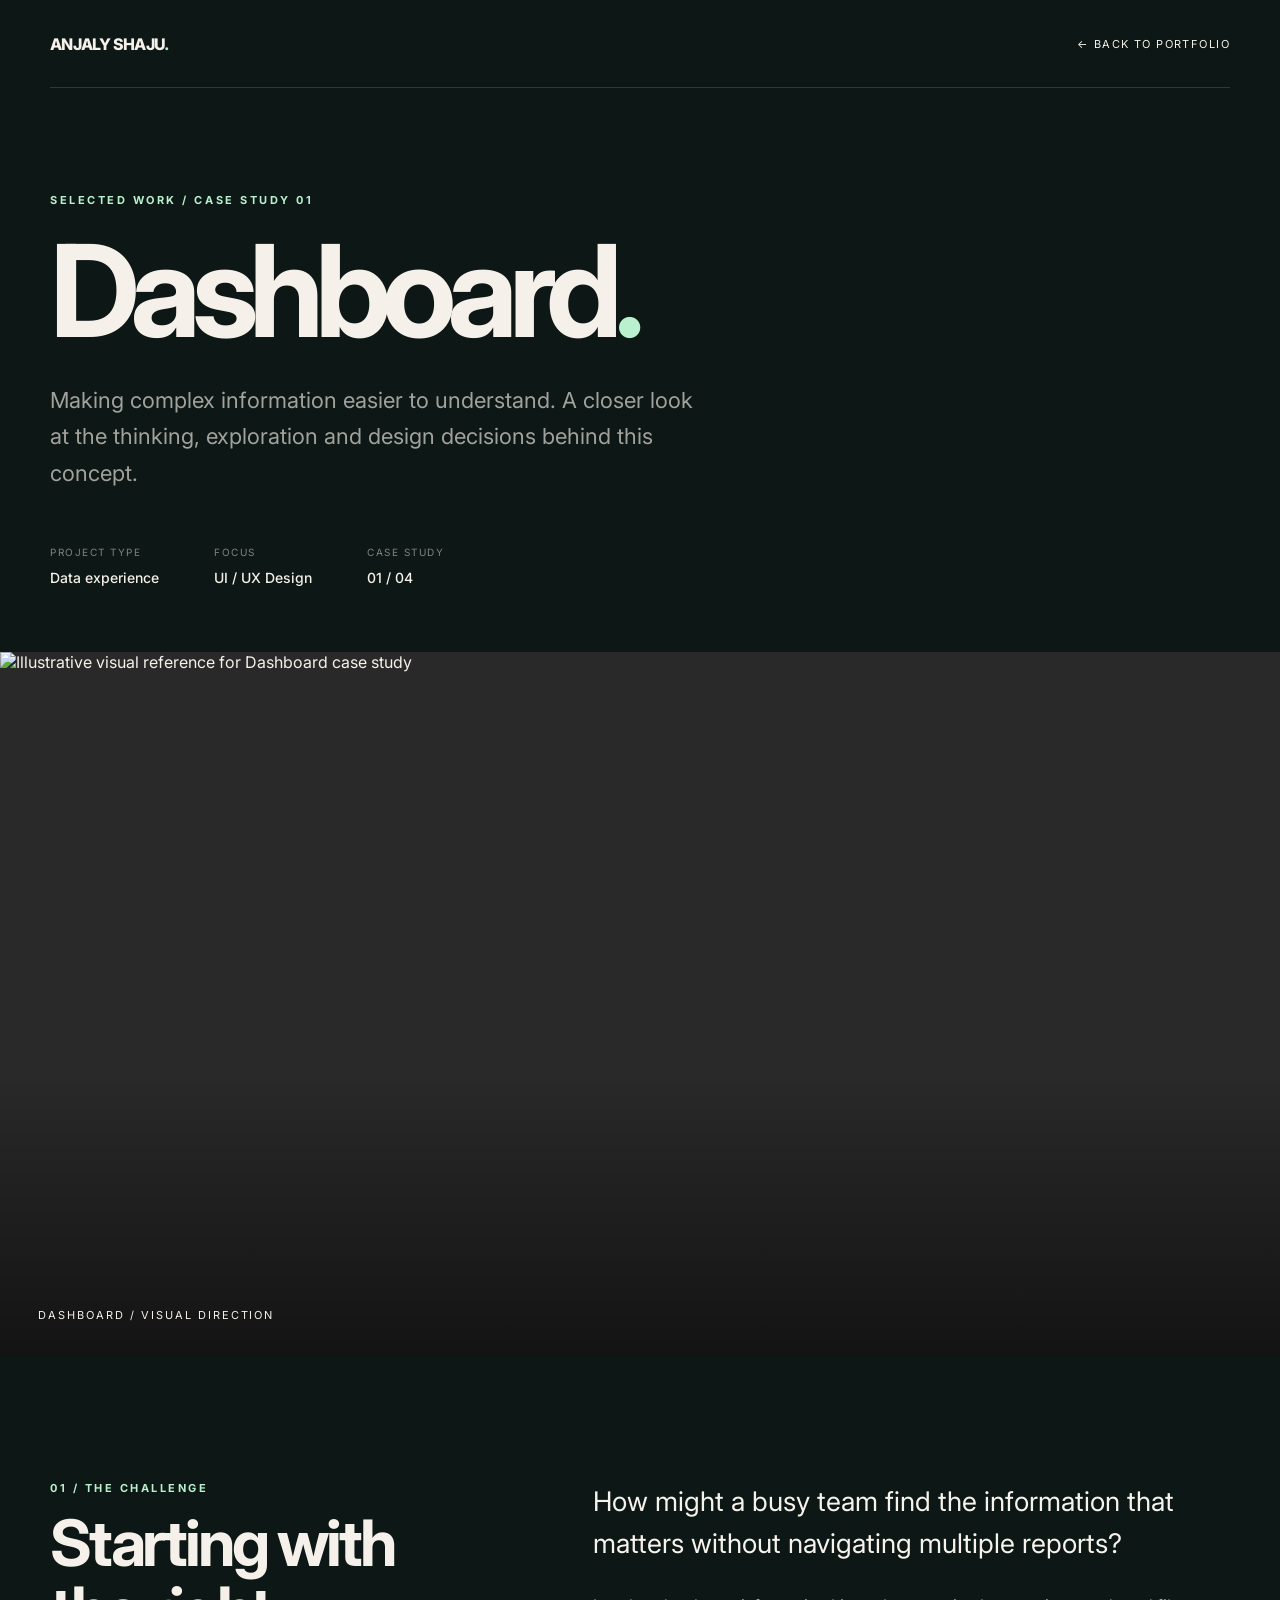
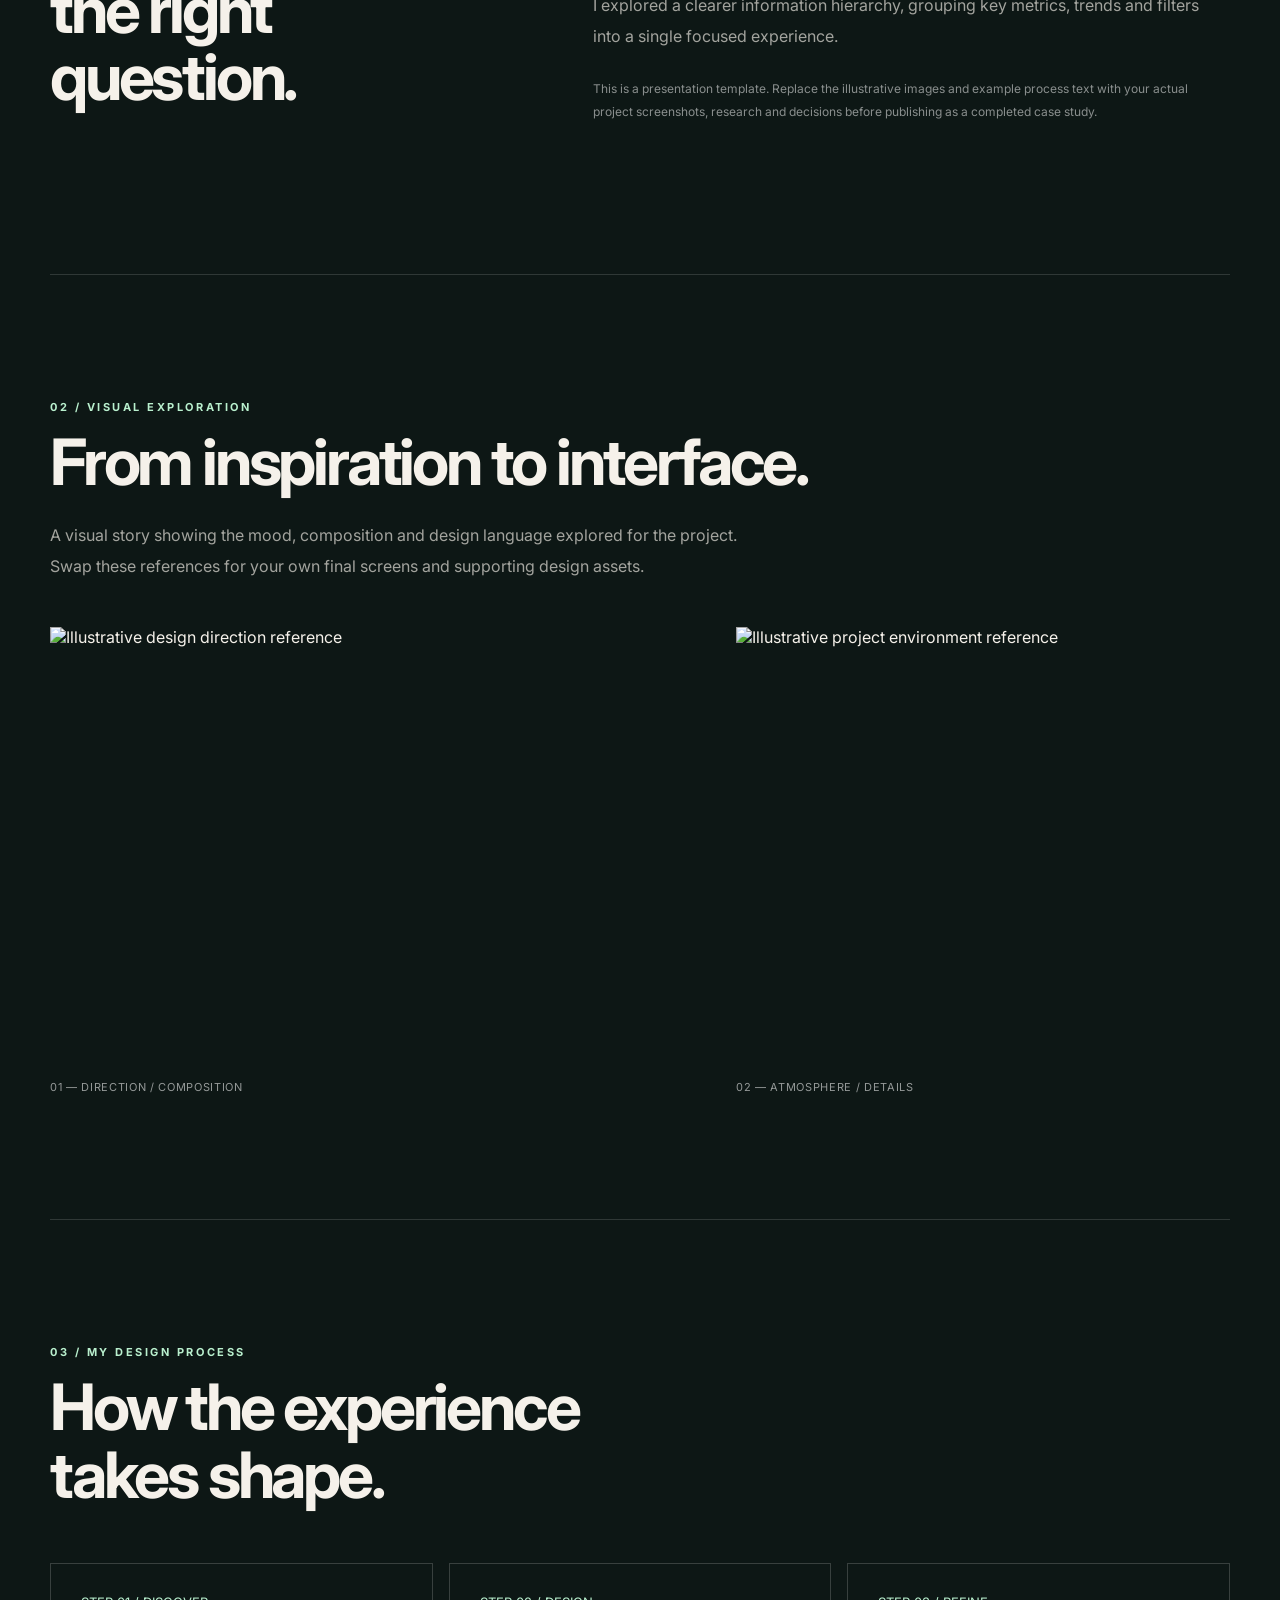
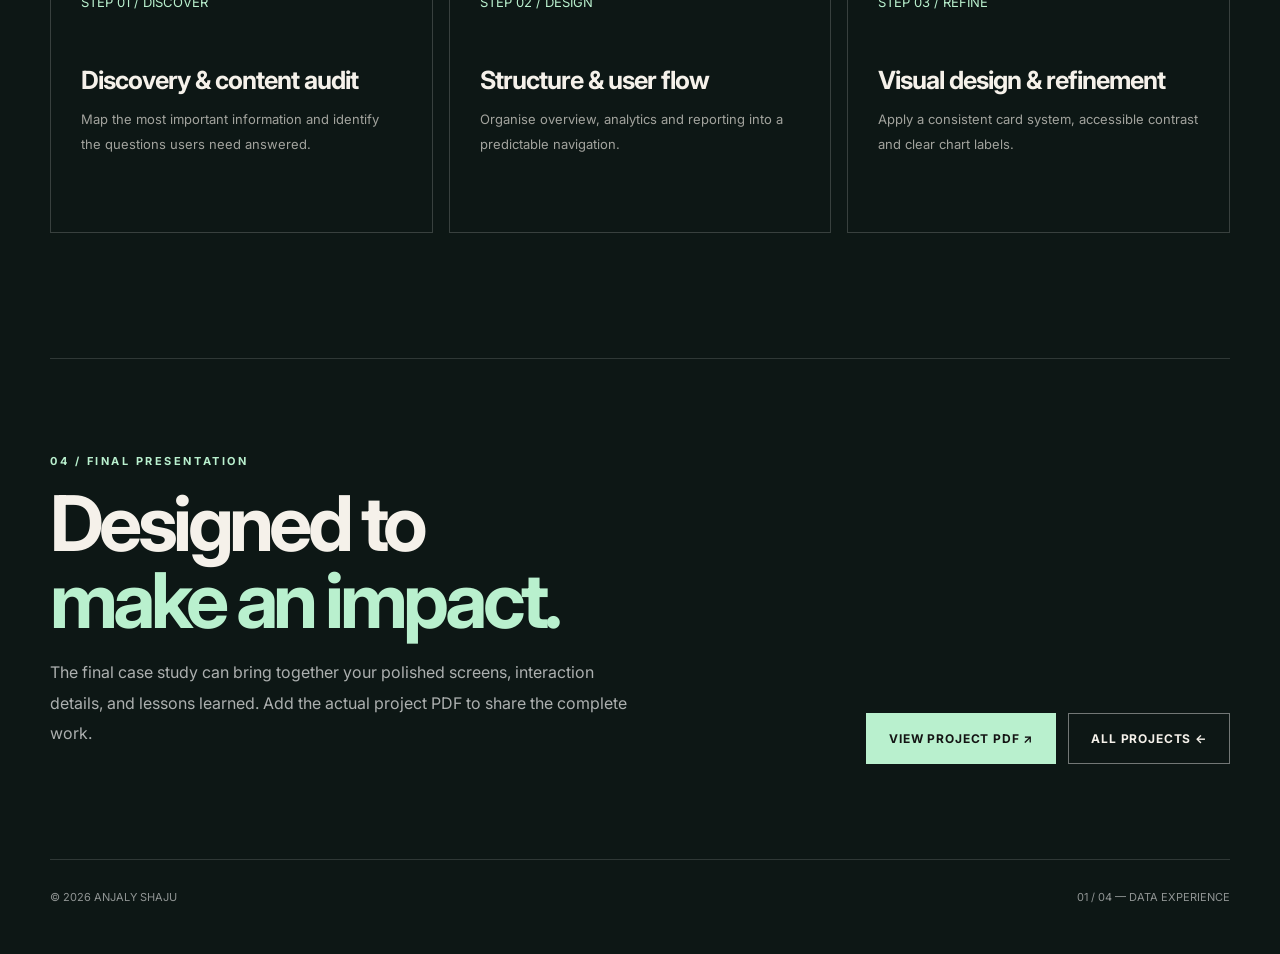
==== project-01-dashboard.html @ 46b4c270 "Add files via upload" ====
<!doctype html><html lang="en"><head><meta charset="utf-8"><meta name="viewport" content="width=device-width,initial-scale=1"><title>Dashboard | Design Case Study — Anjaly Shaju</title><meta name="description" content="Dashboard design case study — concept, approach and visual exploration."><link rel="preconnect" href="https://fonts.googleapis.com"><link rel="preconnect" href="https://fonts.gstatic.com" crossorigin><link href="https://fonts.googleapis.com/css2?family=Inter:wght@400;500;600;700;800&display=swap" rel="stylesheet"><style>:root{--accent:#b9f0ce;--bg:#0d1715}*{box-sizing:border-box}html{scroll-behavior:smooth}body{margin:0;background:var(--bg);color:#f5f1ea;font-family:Inter,Arial,sans-serif}a{color:inherit;text-decoration:none}img{display:block;width:100%;height:100%;object-fit:cover}.container{width:min(1180px,calc(100% - 48px));margin:auto}.nav{height:88px;display:flex;align-items:center;justify-content:space-between;border-bottom:1px solid #ffffff24}.logo{font-weight:800;letter-spacing:-.04em}.back{font-size:11px;letter-spacing:.13em}.back:hover,.action:hover{color:var(--accent)}.kicker{color:var(--accent);font-size:11px;font-weight:700;letter-spacing:.23em;text-transform:uppercase}.hero{padding:105px 0 65px}.hero h1{font-size:clamp(60px,10vw,145px);line-height:.93;letter-spacing:-.075em;margin:24px 0 32px;max-width:1000px}.hero p{max-width:650px;color:#e7e3ddae;font-size:clamp(16px,2vw,22px);line-height:1.65}.meta{display:flex;flex-wrap:wrap;gap:55px;margin-top:55px}.meta span{display:block;font-size:10px;letter-spacing:.15em;color:#ffffff77;margin-bottom:9px}.meta b{font-size:14px;font-weight:500}.cover{position:relative;overflow:hidden;height:clamp(380px,55vw,720px);background:#292929}.cover img{transition:transform 1.4s cubic-bezier(.2,.8,.2,1)}.cover:hover img{transform:scale(1.055)}.cover:after{content:'';position:absolute;inset:0;background:linear-gradient(transparent 60%,#0008)}.cover-label{position:absolute;z-index:1;bottom:34px;left:38px;font-size:11px;letter-spacing:.18em}.section{padding:125px 0;border-bottom:1px solid #ffffff24}.split{display:grid;grid-template-columns:.8fr 1.2fr;gap:10%}.section h2{font-size:clamp(39px,5vw,72px);line-height:1.05;letter-spacing:-.05em;margin:14px 0 0}.section p{color:#dedbd4b7;line-height:1.95;font-size:16px;margin:0 0 25px}.section .lead{font-size:clamp(19px,2.3vw,27px);color:#f6f3ec;line-height:1.55}.image-grid{display:grid;grid-template-columns:1.15fr .85fr;gap:18px;margin-top:45px}.image-grid figure{margin:0}.image-grid img{height:clamp(280px,35vw,440px)}figcaption{font-size:11px;color:#ffffff8f;letter-spacing:.06em;margin-top:13px}.steps{display:grid;grid-template-columns:repeat(3,1fr);gap:16px;margin-top:55px}.step{border:1px solid #ffffff2d;padding:30px;min-height:270px;transition:background .3s,transform .3s}.step:hover{background:#ffffff0b;transform:translateY(-7px)}.step .num{font-size:13px;color:var(--accent)}.step h3{font-size:25px;letter-spacing:-.04em;margin:55px 0 12px}.step p{font-size:13px;margin:0}.outcome{padding:95px 0;display:flex;justify-content:space-between;align-items:end;gap:30px}.outcome h2{font-size:clamp(40px,6vw,82px);line-height:1;letter-spacing:-.06em;margin:18px 0}.outcome p{color:#ffffffa8;max-width:590px;line-height:1.9}.actions{display:flex;flex-wrap:wrap;gap:12px}.action{display:inline-flex;padding:17px 22px;border:1px solid #ffffff6a;font-size:12px;font-weight:700;letter-spacing:.07em;white-space:nowrap}.action.primary{background:var(--accent);color:#141414;border-color:var(--accent)}footer{border-top:1px solid #ffffff24;padding:30px 0 50px;color:#ffffff8a;font-size:11px;display:flex;justify-content:space-between}.reveal{opacity:0;transform:translateY(40px);transition:opacity .8s ease,transform .8s cubic-bezier(.2,.8,.2,1)}.reveal.visible{opacity:1;transform:none}.hero>*{animation:rise .85s both}.hero h1{animation-delay:.1s}.hero p{animation-delay:.22s}.hero .meta{animation-delay:.3s}@keyframes rise{from{opacity:0;transform:translateY(30px)}to{opacity:1;transform:none}}.note{font-size:12px!important;color:#ffffff83!important;margin-top:18px!important}@media(max-width:760px){.container{width:min(100% - 34px,1180px)}.nav{height:72px}.hero{padding:75px 0 40px}.meta{gap:25px}.cover{height:400px}.cover-label{left:20px;bottom:22px}.section{padding:75px 0}.split,.image-grid,.steps{grid-template-columns:1fr;gap:25px}.image-grid img{height:300px}.step{min-height:200px}.step h3{margin-top:30px}.outcome{display:block}.actions{margin-top:35px}footer{gap:20px}}@media(prefers-reduced-motion:reduce){*,*:before,*:after{animation:none!important;transition:none!important}.reveal{opacity:1;transform:none}}</style></head><body><div class="container"><nav class="nav"><a class="logo" href="index.html">ANJALY SHAJU<span style="color:var(--accent)">.</span></a><a class="back" href="index.html#portfolio">← BACK TO PORTFOLIO</a></nav><header class="hero"><div class="kicker">SELECTED WORK / CASE STUDY 01</div><h1>Dashboard<span style="color:var(--accent)">.</span></h1><p>Making complex information easier to understand. A closer look at the thinking, exploration and design decisions behind this concept.</p><div class="meta"><div><span>PROJECT TYPE</span><b>Data experience</b></div><div><span>FOCUS</span><b>UI / UX Design</b></div><div><span>CASE STUDY</span><b>01 / 04</b></div></div></header></div><div class="cover"><img src="https://images.unsplash.com/photo-1551288049-bebda4e38f71?w=1600&q=85" alt="Illustrative visual reference for Dashboard case study" loading="eager"><span class="cover-label">DASHBOARD / VISUAL DIRECTION</span></div><main class="container"><section class="section split reveal"><div><div class="kicker">01 / THE CHALLENGE</div><h2>Starting with the right question.</h2></div><div><p class="lead">How might a busy team find the information that matters without navigating multiple reports?</p><p>I explored a clearer information hierarchy, grouping key metrics, trends and filters into a single focused experience.</p><p class="note">This is a presentation template. Replace the illustrative images and example process text with your actual project screenshots, research and decisions before publishing as a completed case study.</p></div></section><section class="section reveal"><div class="kicker">02 / VISUAL EXPLORATION</div><h2>From inspiration to interface.</h2><p style="max-width:720px;margin-top:25px">A visual story showing the mood, composition and design language explored for the project. Swap these references for your own final screens and supporting design assets.</p><div class="image-grid"><figure><img src="https://images.unsplash.com/photo-1460925895917-afdab827c52f?w=1100&q=85" alt="Illustrative design direction reference" loading="lazy"><figcaption>01 — DIRECTION / COMPOSITION</figcaption></figure><figure><img src="https://images.unsplash.com/photo-1556761175-b413da4baf72?w=1100&q=85" alt="Illustrative project environment reference" loading="lazy"><figcaption>02 — ATMOSPHERE / DETAILS</figcaption></figure></div></section><section class="section reveal"><div class="kicker">03 / MY DESIGN PROCESS</div><h2>How the experience<br>takes shape.</h2><div class="steps"><article class="step"><div class="num">STEP 01 / DISCOVER</div><h3>Discovery & content audit</h3><p>Map the most important information and identify the questions users need answered.</p></article><article class="step"><div class="num">STEP 02 / DESIGN</div><h3>Structure & user flow</h3><p>Organise overview, analytics and reporting into a predictable navigation.</p></article><article class="step"><div class="num">STEP 03 / REFINE</div><h3>Visual design & refinement</h3><p>Apply a consistent card system, accessible contrast and clear chart labels.</p></article></div></section><section class="outcome reveal"><div><div class="kicker">04 / FINAL PRESENTATION</div><h2>Designed to<br><span style="color:var(--accent)">make an impact.</span></h2><p>The final case study can bring together your polished screens, interaction details, and lessons learned. Add the actual project PDF to share the complete work.</p></div><div class="actions"><a class="action primary" href="project-01.pdf" target="_blank" rel="noopener noreferrer">VIEW PROJECT PDF ↗</a><a class="action" href="index.html#portfolio">ALL PROJECTS ←</a></div></section><footer><span>© 2026 ANJALY SHAJU</span><span>01 / 04 — DATA EXPERIENCE</span></footer></main><script>const els=document.querySelectorAll('.reveal');if('IntersectionObserver'in window){const obs=new IntersectionObserver(entries=>entries.forEach(e=>{if(e.isIntersecting){e.target.classList.add('visible');obs.unobserve(e.target)}}),{threshold:.12});els.forEach(e=>obs.observe(e))}else els.forEach(e=>e.classList.add('visible'));</script></body></html>
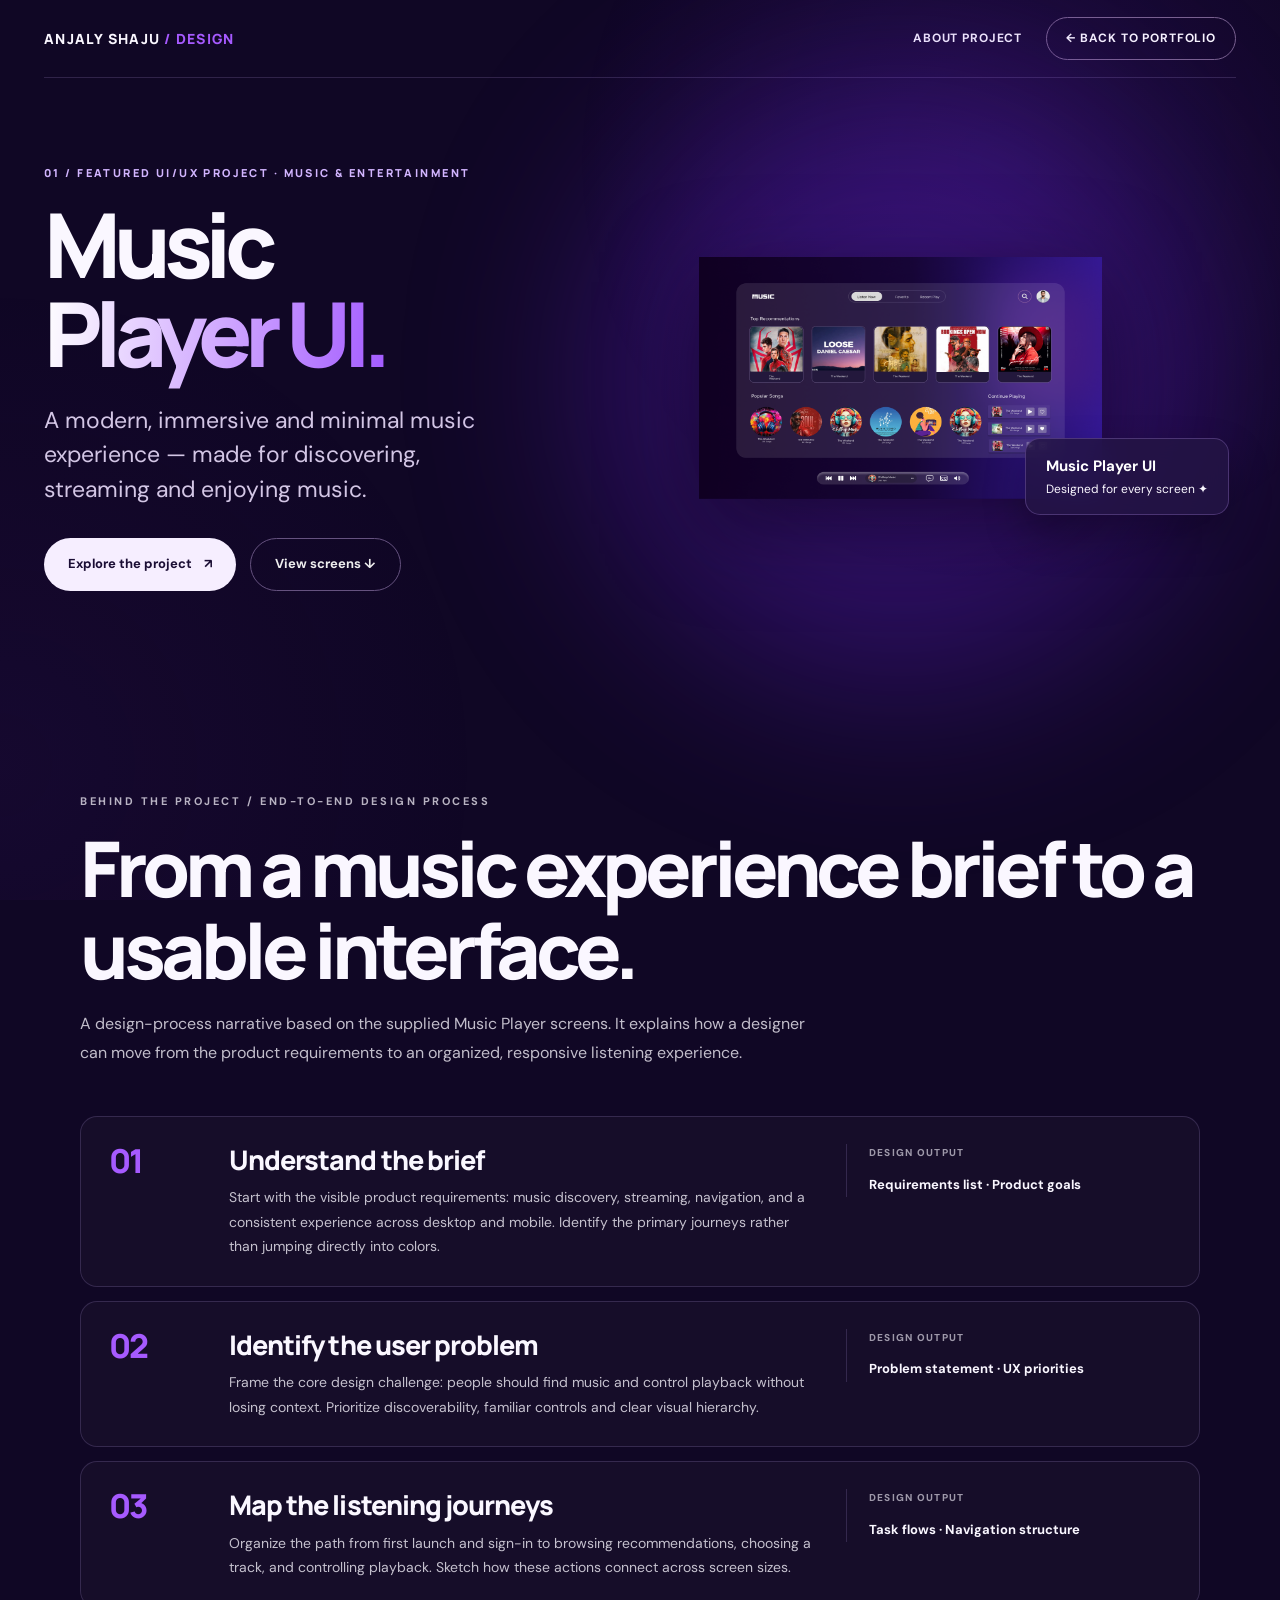
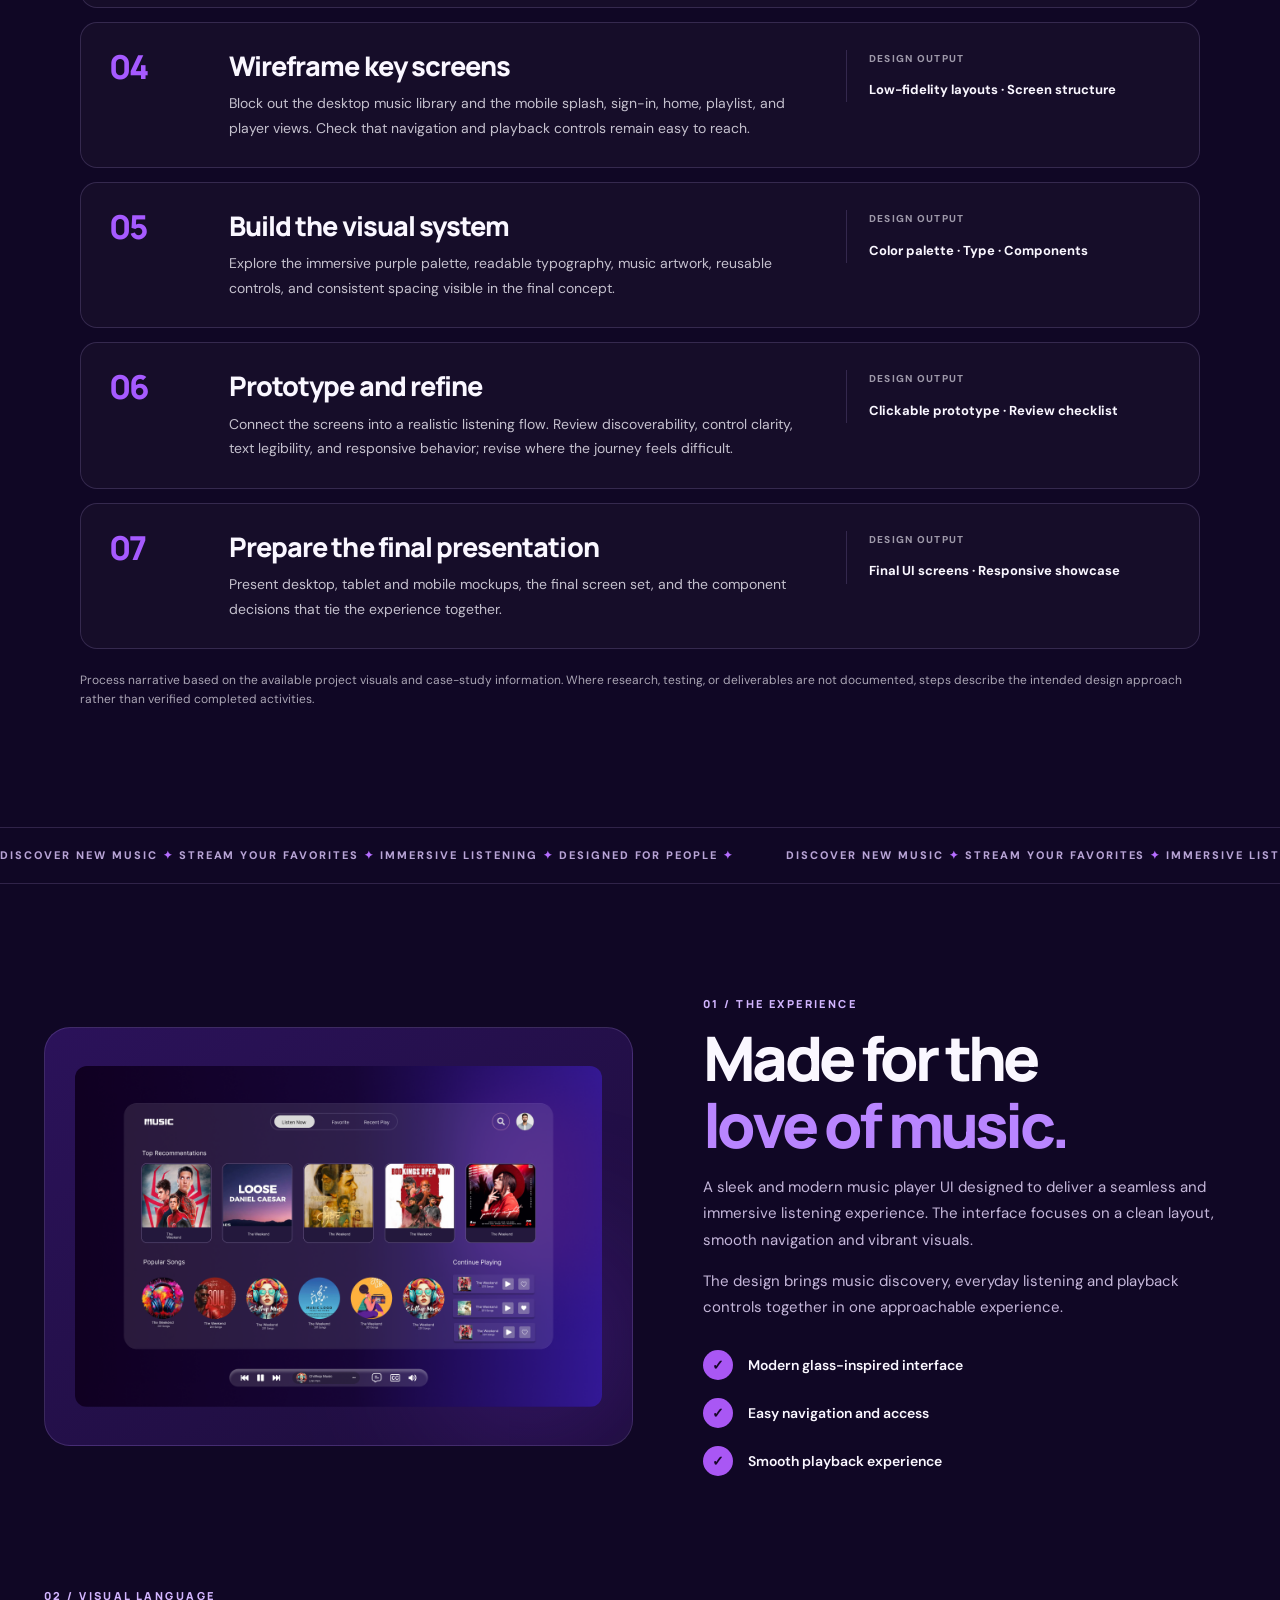
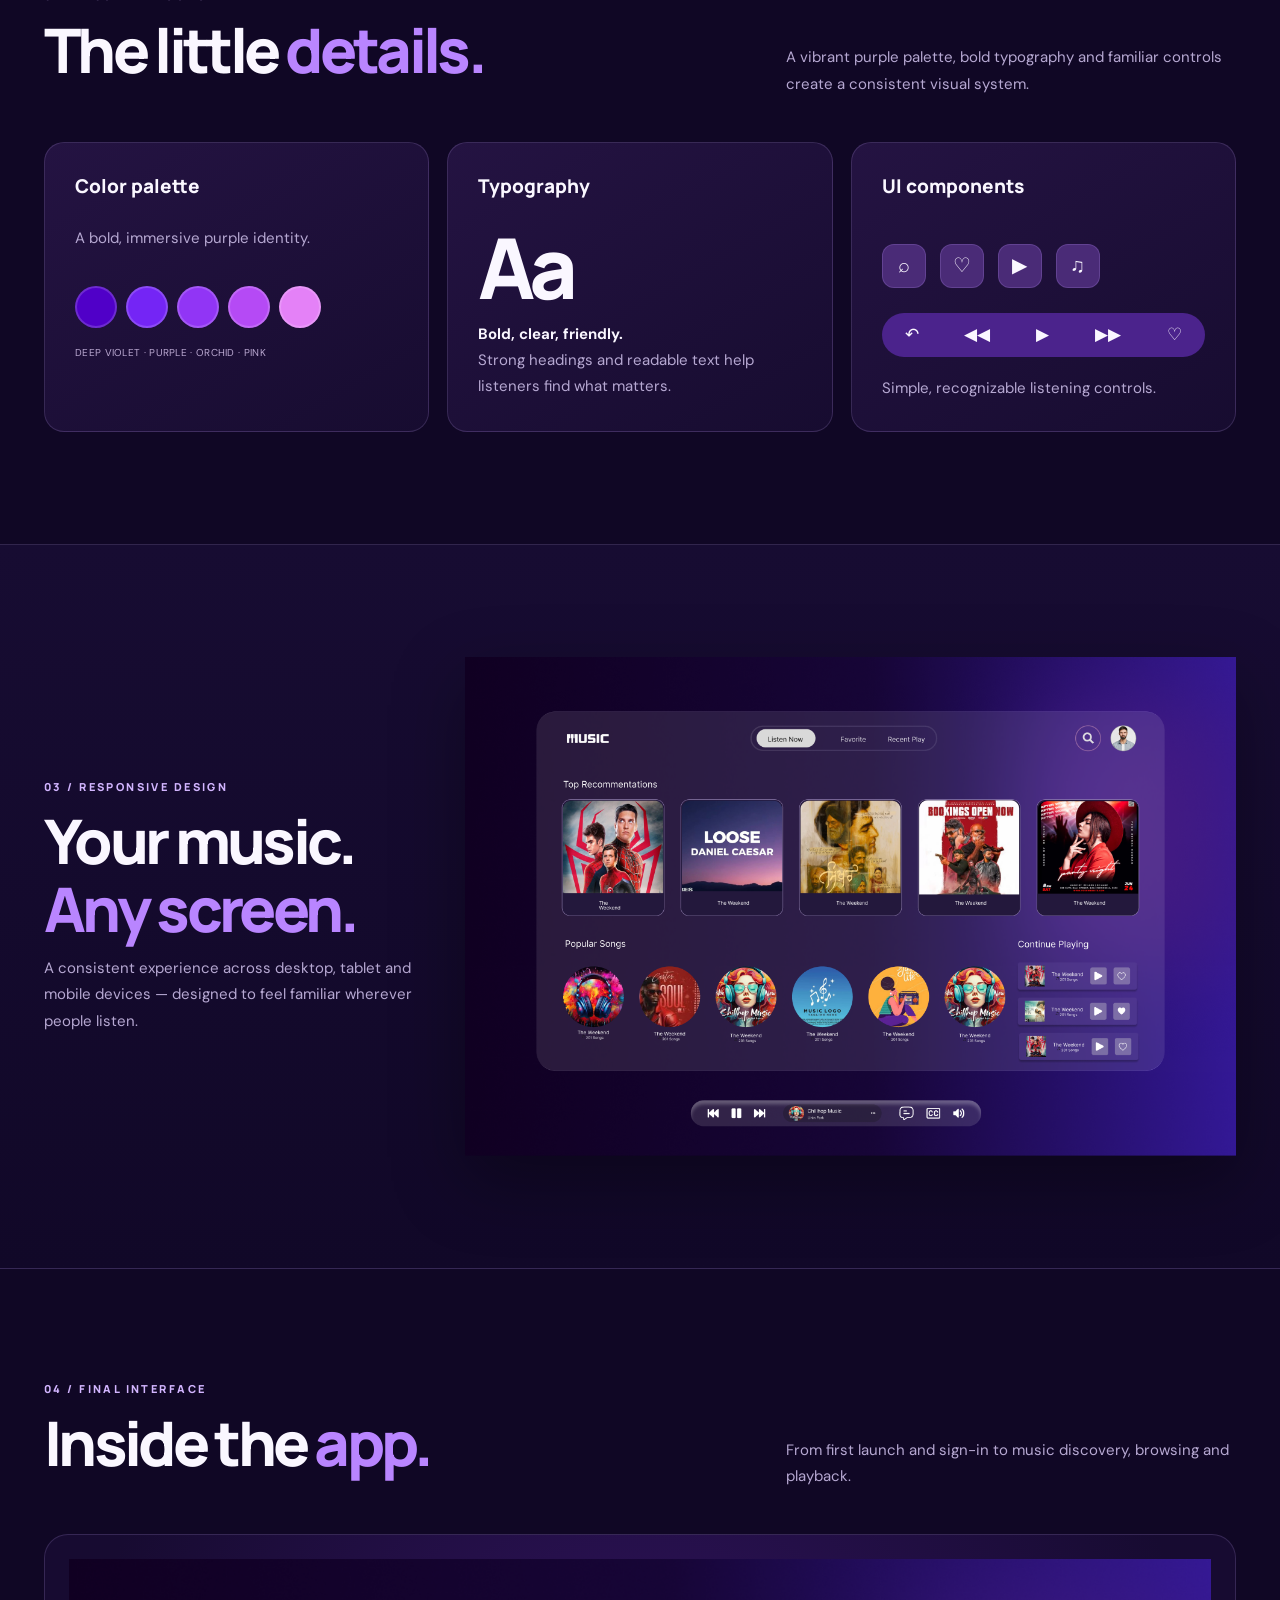
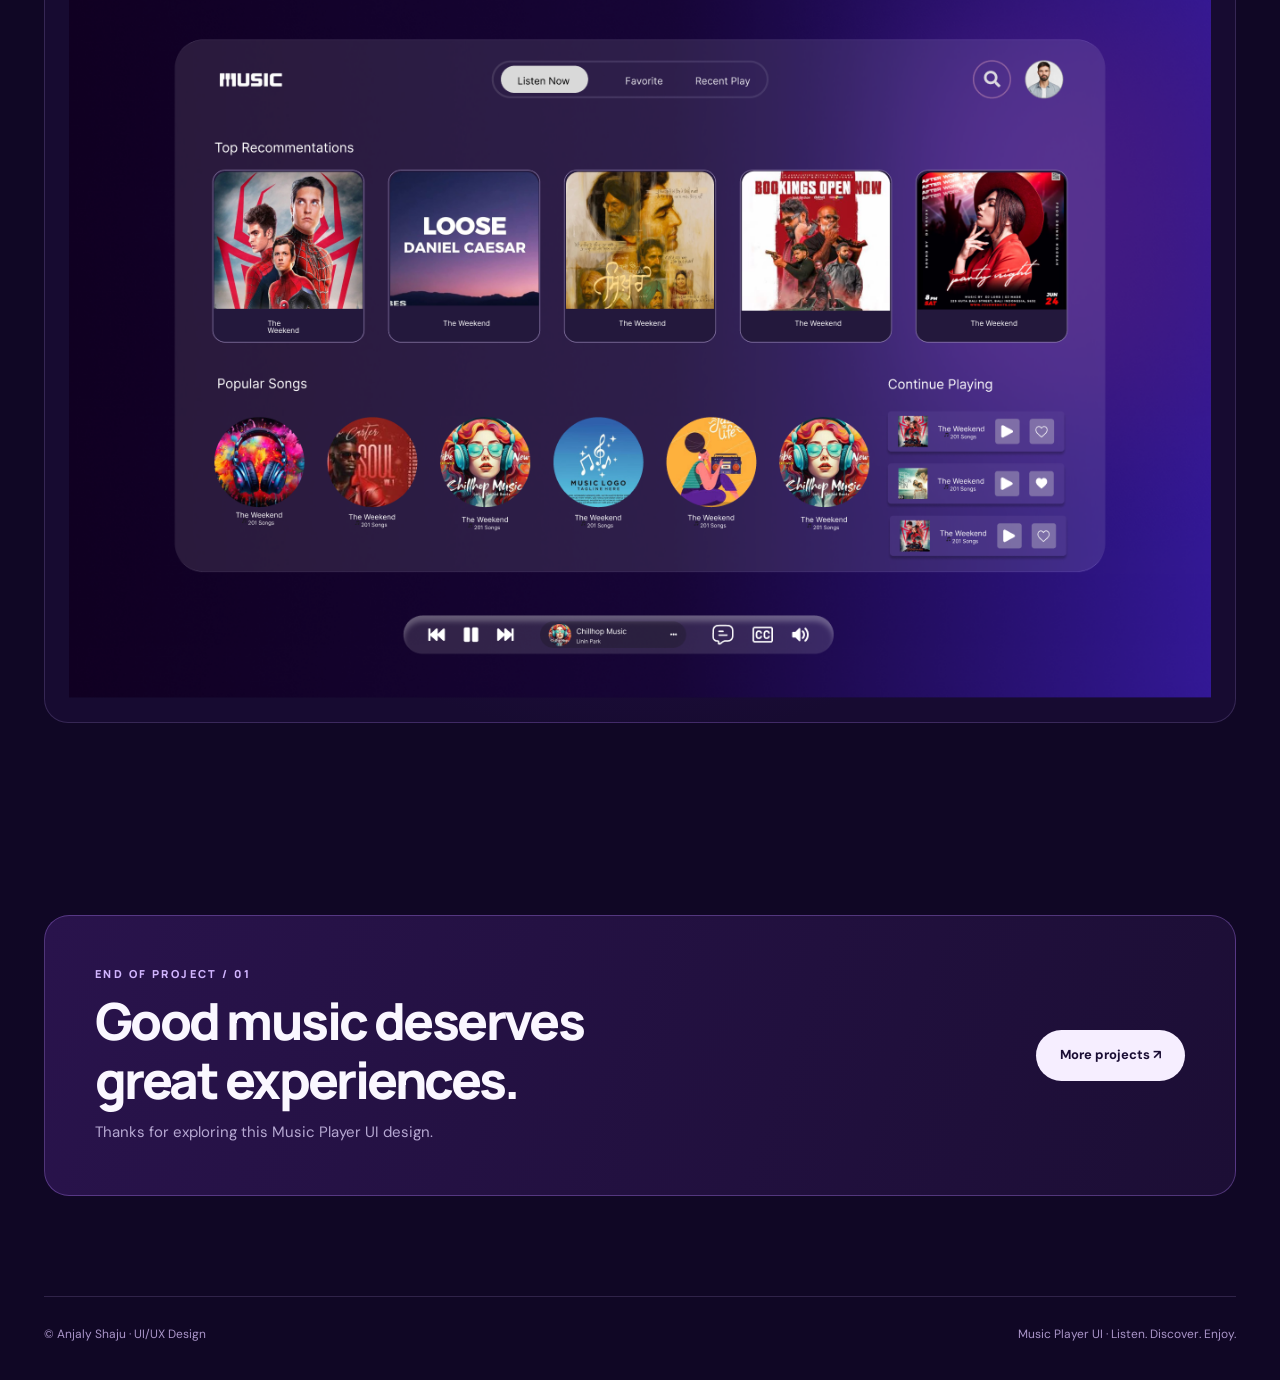
==== commit c567467c: "Add files via upload" ====
--- a/project-01-dashboard.html
+++ b/project-01-dashboard.html
@@ -1 +1,1063 @@
-<!doctype html><html lang="en"><head><meta charset="utf-8"><meta name="viewport" content="width=device-width,initial-scale=1"><title>Dashboard | Design Case Study — Anjaly Shaju</title><meta name="description" content="Dashboard design case study — concept, approach and visual exploration."><link rel="preconnect" href="https://fonts.googleapis.com"><link rel="preconnect" href="https://fonts.gstatic.com" crossorigin><link href="https://fonts.googleapis.com/css2?family=Inter:wght@400;500;600;700;800&display=swap" rel="stylesheet"><style>:root{--accent:#b9f0ce;--bg:#0d1715}*{box-sizing:border-box}html{scroll-behavior:smooth}body{margin:0;background:var(--bg);color:#f5f1ea;font-family:Inter,Arial,sans-serif}a{color:inherit;text-decoration:none}img{display:block;width:100%;height:100%;object-fit:cover}.container{width:min(1180px,calc(100% - 48px));margin:auto}.nav{height:88px;display:flex;align-items:center;justify-content:space-between;border-bottom:1px solid #ffffff24}.logo{font-weight:800;letter-spacing:-.04em}.back{font-size:11px;letter-spacing:.13em}.back:hover,.action:hover{color:var(--accent)}.kicker{color:var(--accent);font-size:11px;font-weight:700;letter-spacing:.23em;text-transform:uppercase}.hero{padding:105px 0 65px}.hero h1{font-size:clamp(60px,10vw,145px);line-height:.93;letter-spacing:-.075em;margin:24px 0 32px;max-width:1000px}.hero p{max-width:650px;color:#e7e3ddae;font-size:clamp(16px,2vw,22px);line-height:1.65}.meta{display:flex;flex-wrap:wrap;gap:55px;margin-top:55px}.meta span{display:block;font-size:10px;letter-spacing:.15em;color:#ffffff77;margin-bottom:9px}.meta b{font-size:14px;font-weight:500}.cover{position:relative;overflow:hidden;height:clamp(380px,55vw,720px);background:#292929}.cover img{transition:transform 1.4s cubic-bezier(.2,.8,.2,1)}.cover:hover img{transform:scale(1.055)}.cover:after{content:'';position:absolute;inset:0;background:linear-gradient(transparent 60%,#0008)}.cover-label{position:absolute;z-index:1;bottom:34px;left:38px;font-size:11px;letter-spacing:.18em}.section{padding:125px 0;border-bottom:1px solid #ffffff24}.split{display:grid;grid-template-columns:.8fr 1.2fr;gap:10%}.section h2{font-size:clamp(39px,5vw,72px);line-height:1.05;letter-spacing:-.05em;margin:14px 0 0}.section p{color:#dedbd4b7;line-height:1.95;font-size:16px;margin:0 0 25px}.section .lead{font-size:clamp(19px,2.3vw,27px);color:#f6f3ec;line-height:1.55}.image-grid{display:grid;grid-template-columns:1.15fr .85fr;gap:18px;margin-top:45px}.image-grid figure{margin:0}.image-grid img{height:clamp(280px,35vw,440px)}figcaption{font-size:11px;color:#ffffff8f;letter-spacing:.06em;margin-top:13px}.steps{display:grid;grid-template-columns:repeat(3,1fr);gap:16px;margin-top:55px}.step{border:1px solid #ffffff2d;padding:30px;min-height:270px;transition:background .3s,transform .3s}.step:hover{background:#ffffff0b;transform:translateY(-7px)}.step .num{font-size:13px;color:var(--accent)}.step h3{font-size:25px;letter-spacing:-.04em;margin:55px 0 12px}.step p{font-size:13px;margin:0}.outcome{padding:95px 0;display:flex;justify-content:space-between;align-items:end;gap:30px}.outcome h2{font-size:clamp(40px,6vw,82px);line-height:1;letter-spacing:-.06em;margin:18px 0}.outcome p{color:#ffffffa8;max-width:590px;line-height:1.9}.actions{display:flex;flex-wrap:wrap;gap:12px}.action{display:inline-flex;padding:17px 22px;border:1px solid #ffffff6a;font-size:12px;font-weight:700;letter-spacing:.07em;white-space:nowrap}.action.primary{background:var(--accent);color:#141414;border-color:var(--accent)}footer{border-top:1px solid #ffffff24;padding:30px 0 50px;color:#ffffff8a;font-size:11px;display:flex;justify-content:space-between}.reveal{opacity:0;transform:translateY(40px);transition:opacity .8s ease,transform .8s cubic-bezier(.2,.8,.2,1)}.reveal.visible{opacity:1;transform:none}.hero>*{animation:rise .85s both}.hero h1{animation-delay:.1s}.hero p{animation-delay:.22s}.hero .meta{animation-delay:.3s}@keyframes rise{from{opacity:0;transform:translateY(30px)}to{opacity:1;transform:none}}.note{font-size:12px!important;color:#ffffff83!important;margin-top:18px!important}@media(max-width:760px){.container{width:min(100% - 34px,1180px)}.nav{height:72px}.hero{padding:75px 0 40px}.meta{gap:25px}.cover{height:400px}.cover-label{left:20px;bottom:22px}.section{padding:75px 0}.split,.image-grid,.steps{grid-template-columns:1fr;gap:25px}.image-grid img{height:300px}.step{min-height:200px}.step h3{margin-top:30px}.outcome{display:block}.actions{margin-top:35px}footer{gap:20px}}@media(prefers-reduced-motion:reduce){*,*:before,*:after{animation:none!important;transition:none!important}.reveal{opacity:1;transform:none}}</style></head><body><div class="container"><nav class="nav"><a class="logo" href="index.html">ANJALY SHAJU<span style="color:var(--accent)">.</span></a><a class="back" href="index.html#portfolio">← BACK TO PORTFOLIO</a></nav><header class="hero"><div class="kicker">SELECTED WORK / CASE STUDY 01</div><h1>Dashboard<span style="color:var(--accent)">.</span></h1><p>Making complex information easier to understand. A closer look at the thinking, exploration and design decisions behind this concept.</p><div class="meta"><div><span>PROJECT TYPE</span><b>Data experience</b></div><div><span>FOCUS</span><b>UI / UX Design</b></div><div><span>CASE STUDY</span><b>01 / 04</b></div></div></header></div><div class="cover"><img src="https://images.unsplash.com/photo-1551288049-bebda4e38f71?w=1600&q=85" alt="Illustrative visual reference for Dashboard case study" loading="eager"><span class="cover-label">DASHBOARD / VISUAL DIRECTION</span></div><main class="container"><section class="section split reveal"><div><div class="kicker">01 / THE CHALLENGE</div><h2>Starting with the right question.</h2></div><div><p class="lead">How might a busy team find the information that matters without navigating multiple reports?</p><p>I explored a clearer information hierarchy, grouping key metrics, trends and filters into a single focused experience.</p><p class="note">This is a presentation template. Replace the illustrative images and example process text with your actual project screenshots, research and decisions before publishing as a completed case study.</p></div></section><section class="section reveal"><div class="kicker">02 / VISUAL EXPLORATION</div><h2>From inspiration to interface.</h2><p style="max-width:720px;margin-top:25px">A visual story showing the mood, composition and design language explored for the project. Swap these references for your own final screens and supporting design assets.</p><div class="image-grid"><figure><img src="https://images.unsplash.com/photo-1460925895917-afdab827c52f?w=1100&q=85" alt="Illustrative design direction reference" loading="lazy"><figcaption>01 — DIRECTION / COMPOSITION</figcaption></figure><figure><img src="https://images.unsplash.com/photo-1556761175-b413da4baf72?w=1100&q=85" alt="Illustrative project environment reference" loading="lazy"><figcaption>02 — ATMOSPHERE / DETAILS</figcaption></figure></div></section><section class="section reveal"><div class="kicker">03 / MY DESIGN PROCESS</div><h2>How the experience<br>takes shape.</h2><div class="steps"><article class="step"><div class="num">STEP 01 / DISCOVER</div><h3>Discovery & content audit</h3><p>Map the most important information and identify the questions users need answered.</p></article><article class="step"><div class="num">STEP 02 / DESIGN</div><h3>Structure & user flow</h3><p>Organise overview, analytics and reporting into a predictable navigation.</p></article><article class="step"><div class="num">STEP 03 / REFINE</div><h3>Visual design & refinement</h3><p>Apply a consistent card system, accessible contrast and clear chart labels.</p></article></div></section><section class="outcome reveal"><div><div class="kicker">04 / FINAL PRESENTATION</div><h2>Designed to<br><span style="color:var(--accent)">make an impact.</span></h2><p>The final case study can bring together your polished screens, interaction details, and lessons learned. Add the actual project PDF to share the complete work.</p></div><div class="actions"><a class="action primary" href="project-01.pdf" target="_blank" rel="noopener noreferrer">VIEW PROJECT PDF ↗</a><a class="action" href="index.html#portfolio">ALL PROJECTS ←</a></div></section><footer><span>© 2026 ANJALY SHAJU</span><span>01 / 04 — DATA EXPERIENCE</span></footer></main><script>const els=document.querySelectorAll('.reveal');if('IntersectionObserver'in window){const obs=new IntersectionObserver(entries=>entries.forEach(e=>{if(e.isIntersecting){e.target.classList.add('visible');obs.unobserve(e.target)}}),{threshold:.12});els.forEach(e=>obs.observe(e))}else els.forEach(e=>e.classList.add('visible'));</script></body></html>+<!DOCTYPE html>
+<html lang="en">
+
+<head>
+    <meta charset="utf-8">
+    <meta name="viewport" content="width=device-width,initial-scale=1">
+    <meta name="theme-color" content="#11082c">
+    <title>Music Player UI — UI/UX Case Study | Anjaly Shaju</title>
+    <meta name="description"
+        content="Music Player UI case study: a modern, immersive music discovery and streaming experience designed by Anjaly Shaju.">
+    <link rel="preconnect" href="https://fonts.googleapis.com">
+    <link rel="preconnect" href="https://fonts.gstatic.com" crossorigin>
+    <link
+        href="https://fonts.googleapis.com/css2?family=DM+Sans:wght@400;500;600;700&family=Manrope:wght@400;500;600;700;800&display=swap"
+        rel="stylesheet">
+    <style>
+        :root {
+            --bg: #100725;
+            --surface: #1b1037;
+            --surface2: #211044;
+            --line: rgba(206, 177, 255, .17);
+            --muted: #b6a8d2;
+            --white: #faf7ff;
+            --purple: #a65aff;
+            --pink: #ed8dff
+        }
+
+        * {
+            box-sizing: border-box
+        }
+
+        html {
+            scroll-behavior: smooth
+        }
+
+        body {
+            margin: 0;
+            background: var(--bg);
+            color: var(--white);
+            font: 400 15px/1.75 'DM Sans', sans-serif;
+            overflow-x: hidden
+        }
+
+        body:before {
+            content: '';
+            position: fixed;
+            inset: 0;
+            pointer-events: none;
+            background: radial-gradient(circle at 78% 18%, rgba(106, 37, 210, .14), transparent 34%), radial-gradient(circle at 0% 85%, rgba(85, 28, 155, .09), transparent 32%);
+            z-index: -1
+        }
+
+        a {
+            text-decoration: none;
+            color: inherit
+        }
+
+        button {
+            font: inherit
+        }
+
+        .wrap {
+            width: min(1200px, calc(100% - 88px));
+            margin: auto
+        }
+
+        .nav {
+            height: 78px;
+            border-bottom: 1px solid var(--line);
+            display: flex;
+            align-items: center;
+            justify-content: space-between;
+            gap: 16px
+        }
+
+        .logo {
+            font: 800 14px 'Manrope', sans-serif;
+            letter-spacing: .09em
+        }
+
+        .logo span {
+            color: var(--purple)
+        }
+
+        .navlinks {
+            display: flex;
+            align-items: center;
+            gap: 24px
+        }
+
+        .navlinks a {
+            font-size: 12px;
+            font-weight: 700;
+            letter-spacing: .07em
+        }
+
+        .navlinks .outline {
+            border: 1px solid #79618f;
+            border-radius: 99px;
+            padding: 10px 19px;
+            transition: .3s
+        }
+
+        .navlinks .outline:hover {
+            background: #fff;
+            color: #170b30
+        }
+
+        .eyebrow {
+            font: 800 11px 'Manrope', sans-serif;
+            letter-spacing: .22em;
+            text-transform: uppercase;
+            color: #d2b5ff
+        }
+
+        .hero {
+            min-height: 610px;
+            display: grid;
+            grid-template-columns: .85fr 1.15fr;
+            gap: 25px;
+            align-items: center;
+            padding: 78px 0 88px
+        }
+
+        .hero h1 {
+            font: 800 clamp(64px, 7vw, 116px)/.99 'Manrope', sans-serif;
+            letter-spacing: -.08em;
+            margin: 20px 0 25px
+        }
+
+        .hero h1 em {
+            font-style: normal;
+            background: linear-gradient(95deg, #fff, #cda3ff 55%, #a35bff);
+            color: transparent;
+            background-clip: text
+        }
+
+        .lead {
+            font-size: clamp(17px, 1.8vw, 23px);
+            color: #d3c6e5;
+            line-height: 1.5;
+            max-width: 450px
+        }
+
+        .hero-actions {
+            display: flex;
+            gap: 14px;
+            flex-wrap: wrap;
+            margin-top: 32px
+        }
+
+        .btn {
+            display: inline-flex;
+            align-items: center;
+            justify-content: center;
+            gap: 12px;
+            border-radius: 99px;
+            padding: 14px 24px;
+            font-weight: 700;
+            font-size: 13px;
+            transition: transform .25s, background .25s
+        }
+
+        .btn:hover {
+            transform: translateY(-3px)
+        }
+
+        .btn-primary {
+            background: #f6eeff;
+            color: #1a0d34
+        }
+
+        .btn-ghost {
+            border: 1px solid #65527f;
+            color: #eee
+        }
+
+        .hero-art {
+            position: relative;
+            padding: 50px 0;
+            display: grid;
+            place-items: center;
+            isolation: isolate
+        }
+
+        .hero-art:before {
+            content: '';
+            position: absolute;
+            width: 90%;
+            aspect-ratio: 1;
+            border-radius: 50%;
+            background: #6922e0;
+            filter: blur(100px);
+            opacity: .38;
+            z-index: -1;
+            animation: glow 7s ease-in-out infinite alternate
+        }
+
+        .hero-art img {
+            display: block;
+            /* width: 100%;
+            max-width: 700px; */
+            filter: drop-shadow(0 25px 45px #05000a88);
+            animation: float 7s ease-in-out infinite
+        }
+
+        .hero-badge {
+            position: absolute;
+            right: 1%;
+            bottom: 10%;
+            border: 1px solid #9c7cce55;
+            border-radius: 15px;
+            background: #241445d9;
+            backdrop-filter: blur(15px);
+            padding: 14px 20px;
+            font-size: 12px;
+            box-shadow: 0 20px 40px #0004
+        }
+
+        .hero-badge strong {
+            display: block;
+            font-size: 15px;
+            color: #fff
+        }
+
+        .ticker {
+            border-block: 1px solid var(--line);
+            padding: 18px 0;
+            overflow: hidden;
+            color: #b8a4d6;
+            font-size: 11px;
+            font-weight: 800;
+            letter-spacing: .18em;
+            text-transform: uppercase
+        }
+
+        .ticker-track {
+            display: flex;
+            width: max-content;
+            gap: 52px;
+            animation: marquee 25s linear infinite
+        }
+
+        .ticker b {
+            color: #b56dff
+        }
+
+        .section {
+            padding: 112px 0
+        }
+
+        .section-top {
+            display: flex;
+            justify-content: space-between;
+            align-items: end;
+            gap: 30px;
+            margin-bottom: 45px
+        }
+
+        .section-title {
+            font: 800 clamp(36px, 4.8vw, 68px)/1.1 'Manrope', sans-serif;
+            letter-spacing: -.06em;
+            margin: 13px 0
+        }
+
+        .section-title em {
+            font-style: normal;
+            color: #b985ff
+        }
+
+        .section-sub {
+            color: var(--muted);
+            max-width: 450px;
+            margin: 0
+        }
+
+        .rule {
+            height: 1px;
+            background: var(--line)
+        }
+
+        .overview {
+            display: grid;
+            grid-template-columns: 1.05fr .95fr;
+            gap: 70px;
+            align-items: center
+        }
+
+        .preview {
+            background: linear-gradient(145deg, #2b125a, #1c0d39);
+            border: 1px solid var(--line);
+            border-radius: 26px;
+            padding: 38px 30px;
+            position: relative;
+            overflow: hidden
+        }
+
+        .preview:after {
+            content: '';
+            position: absolute;
+            width: 200px;
+            height: 200px;
+            border-radius: 50%;
+            background: #7e30e9;
+            filter: blur(80px);
+            opacity: .3;
+            right: 0;
+            bottom: 0;
+            pointer-events: none
+        }
+
+        .preview img {
+            width: 100%;
+    height: 100%;
+            display: block;
+            border-radius: 12px;
+            position: relative;
+            z-index: 1;
+            transition: transform .5s
+        }
+
+        .preview:hover img {
+            transform: scale(1.04)
+        }
+
+        .overview p {
+            color: #c5b7da;
+            max-width: 540px
+        }
+
+        .feature-list {
+            display: grid;
+            gap: 18px;
+            margin-top: 30px
+        }
+
+        .feature {
+            display: flex;
+            align-items: center;
+            gap: 15px;
+            font-weight: 600;
+            font-size: 14px
+        }
+
+        .feature i {
+            font-style: normal;
+            width: 30px;
+            height: 30px;
+            border-radius: 50%;
+            background: #a957f4;
+            color: #180829;
+            display: grid;
+            place-items: center;
+            flex: none
+        }
+
+        .design-grid {
+            display: grid;
+            grid-template-columns: 1fr 1fr 1fr;
+            gap: 18px
+        }
+
+        .design-card {
+            min-height: 270px;
+            background: linear-gradient(150deg, #241342, #170c30);
+            border: 1px solid var(--line);
+            border-radius: 20px;
+            padding: 30px;
+            transition: transform .35s, border-color .35s
+        }
+
+        .design-card:hover {
+            transform: translateY(-7px);
+            border-color: #ad6aff
+        }
+
+        .design-card h3 {
+            font: 800 19px 'Manrope', sans-serif;
+            margin: 0 0 26px
+        }
+
+        .swatches {
+            display: flex;
+            gap: 9px;
+            margin: 35px 0 16px
+        }
+
+        .swatch {
+            width: 42px;
+            height: 42px;
+            border-radius: 50%;
+            border: 2px solid #ffffff2b;
+            transition: transform .3s
+        }
+
+        .swatch:hover {
+            transform: translateY(-7px)
+        }
+
+        .color-labels {
+            font-size: 10px;
+            letter-spacing: .03em;
+            color: #baa8d1
+        }
+
+        .type-sample {
+            font: 800 84px/1 'Manrope', sans-serif;
+            letter-spacing: -.08em;
+            margin: 0 0 12px
+        }
+
+        .design-card small {
+            color: #bdaed2
+        }
+
+        .mini-controls {
+            display: flex;
+            align-items: center;
+            gap: 14px;
+            margin: 45px 0 25px
+        }
+
+        .control {
+            width: 44px;
+            height: 44px;
+            display: grid;
+            place-items: center;
+            background: #4a2b77;
+            border: 1px solid #a67fdb44;
+            border-radius: 12px;
+            font-size: 20px
+        }
+
+        .player-bar {
+            height: 44px;
+            border-radius: 99px;
+            background: #4b238c;
+            display: flex;
+            align-items: center;
+            justify-content: space-around;
+            font-size: 17px
+        }
+
+        .responsive {
+            background: linear-gradient(180deg, #170c32, #110828);
+            border-block: 1px solid var(--line)
+        }
+
+        .responsive-grid {
+            display: grid;
+            grid-template-columns: .65fr 1.35fr;
+            gap: 50px;
+            align-items: center
+        }
+
+        .responsive-grid img {
+            width: 100%;
+    height: 100%;
+            display: block;
+            filter: drop-shadow(0 25px 35px #0005)
+        }
+
+        .screens {
+            display: grid;
+            grid-template-columns: 1fr 1fr;
+            gap: 30px
+        }
+
+        .screens .screen-panel {
+            border: 1px solid var(--line);
+            border-radius: 24px;
+            background: radial-gradient(circle at 50% 30%, #30135d, #170b31 70%);
+            min-height: 390px;
+            display: flex;
+            align-items: center;
+            justify-content: center;
+            overflow: hidden;
+            padding: 24px
+        }
+
+        .screen-panel img {
+            max-width: 100%;
+            display: block;
+            transition: transform .5s
+        }
+
+        .screen-panel:hover img {
+            transform: scale(1.035)
+        }
+
+        .screens .wide {
+            grid-column: 1/-1;
+            min-height: 460px
+        }
+
+        .screens .wide img {
+         width: 100%;
+    height: 100%;
+        }
+
+        .screens .angled img {
+            width: min(100%, 620px)
+        }
+
+        .screens .angled {
+            grid-column: 1/-1;
+            background: radial-gradient(circle at 55% 55%, #3d1c68, #160b2e 65%)
+        }
+
+        .next {
+            padding: 80px 0 100px
+        }
+
+        .next-box {
+            border: 1px solid #9e70db66;
+            border-radius: 25px;
+            background: linear-gradient(110deg, #29134c, #1c0e35);
+            padding: 50px;
+            display: flex;
+            justify-content: space-between;
+            align-items: center;
+            gap: 25px
+        }
+
+        .next-box h2 {
+            font: 800 clamp(29px, 4vw, 52px)/1.15 'Manrope', sans-serif;
+            letter-spacing: -.05em;
+            margin: 10px 0
+        }
+
+        .footer {
+            border-top: 1px solid var(--line);
+            padding: 27px 0 35px;
+            display: flex;
+            justify-content: space-between;
+            gap: 15px;
+            color: #aa95c9;
+            font-size: 12px
+        }
+
+        .reveal {
+            opacity: 0;
+            transform: translateY(30px);
+            transition: opacity .8s, transform .8s
+        }
+
+        .reveal.in {
+            opacity: 1;
+            transform: none
+        }
+
+        @keyframes float {
+            50% {
+                transform: translateY(-14px)
+            }
+        }
+
+        @keyframes glow {
+            to {
+                transform: scale(1.15);
+                opacity: .56
+            }
+        }
+
+        @keyframes marquee {
+            to {
+                transform: translateX(-50%)
+            }
+        }
+
+        @media(max-width:900px) {
+            .wrap {
+                width: min(100% - 44px, 1200px)
+            }
+
+            .hero {
+                grid-template-columns: 1fr;
+                padding: 70px 0
+            }
+
+            .hero-art {
+                padding: 10px 0
+            }
+
+            .hero-art img {
+                max-width: 580px
+            }
+
+            .overview,
+            .responsive-grid {
+                grid-template-columns: 1fr;
+                gap: 35px
+            }
+
+            .design-grid {
+                grid-template-columns: 1fr 1fr
+            }
+
+            .section {
+                padding: 80px 0
+            }
+        }
+
+        @media(max-width:620px) {
+            .wrap {
+                width: calc(100% - 34px)
+            }
+
+            .nav {
+                height: 68px
+            }
+
+            .navlinks a:first-child {
+                display: none
+            }
+
+            .hero {
+                padding: 55px 0 60px;
+                min-height: 0
+            }
+
+            .hero h1 {
+                font-size: clamp(56px, 15vw, 82px)
+            }
+
+            .hero-badge {
+                right: 0;
+                bottom: 0
+            }
+
+            .section {
+                padding: 65px 0
+            }
+
+            .section-top {
+                display: block
+            }
+
+            .design-grid,
+            .screens {
+                grid-template-columns: 1fr
+            }
+
+            .screens .wide,
+            .screens .angled {
+                grid-column: auto
+            }
+
+            .screens .screen-panel,
+            .screens .wide {
+                min-height: 0;
+                padding: 20px
+            }
+
+            .next-box {
+                display: block;
+                padding: 30px
+            }
+
+            .next-box .btn {
+                margin-top: 18px
+            }
+
+            .footer {
+                flex-direction: column
+            }
+
+            .preview {
+                padding: 20px
+            }
+
+            .ticker-track {
+                gap: 25px
+            }
+        }
+
+        @media(prefers-reduced-motion:reduce) {
+
+            *,
+            *:before,
+            *:after {
+                animation: none !important;
+                scroll-behavior: auto !important;
+                transition: none !important
+            }
+
+            .reveal {
+                opacity: 1;
+                transform: none
+            }
+        }
+    </style>
+    <style id="process-story-styles">
+        .process-story {
+            padding: 105px 0;
+            position: relative
+        }
+
+        .process-story .ps-wrap {
+            width: min(1120px, calc(100% - 48px));
+            margin: auto
+        }
+
+        .process-story .ps-kicker {
+            font: 700 11px/1.5 'DM Sans', sans-serif;
+            letter-spacing: .23em;
+            text-transform: uppercase;
+            opacity: .72
+        }
+
+        .process-story .ps-heading {
+            font: 800 clamp(38px, 6vw, 78px)/1.07 Manrope, sans-serif;
+            letter-spacing: -.065em;
+            margin: 17px 0 18px
+        }
+
+        .process-story .ps-intro {
+            max-width: 750px;
+            font-size: 16px;
+            line-height: 1.85;
+            opacity: .76;
+            margin: 0 0 48px
+        }
+
+        .process-story .ps-track {
+            position: relative;
+            display: grid;
+            gap: 14px
+        }
+
+        .process-story .ps-step {
+            display: grid;
+            grid-template-columns: 95px minmax(0, 1fr) minmax(180px, .55fr);
+            gap: 25px;
+            align-items: start;
+            padding: 27px 28px;
+            border: 1px solid var(--line, #ffffff33);
+            border-radius: 17px;
+            background: rgba(127, 127, 127, .055);
+            transition: transform .3s, background .3s, border-color .3s
+        }
+
+        .process-story .ps-step:hover {
+            transform: translateX(7px);
+            background: rgba(127, 127, 127, .105)
+        }
+
+        .process-story .ps-no {
+            font: 800 33px/1 Manrope, sans-serif;
+            letter-spacing: -.06em;
+            color: var(--blue, var(--purple, var(--pink, #bba890)))
+        }
+
+        .process-story .ps-step h3 {
+            font: 800 clamp(19px, 2.2vw, 27px)/1.2 Manrope, sans-serif;
+            letter-spacing: -.035em;
+            margin: 0 0 9px
+        }
+
+        .process-story .ps-step p {
+            font-size: 14px;
+            line-height: 1.75;
+            opacity: .77;
+            margin: 0
+        }
+
+        .process-story .ps-output {
+            border-left: 1px solid var(--line, #ffffff33);
+            padding-left: 22px
+        }
+
+        .process-story .ps-output small {
+            display: block;
+            opacity: .6;
+            font-size: 10px;
+            font-weight: 800;
+            letter-spacing: .13em;
+            margin-bottom: 9px
+        }
+
+        .process-story .ps-output strong {
+            font-size: 13px;
+            line-height: 1.6;
+            font-weight: 700
+        }
+
+        .process-story .ps-note {
+            margin-top: 22px;
+            opacity: .66;
+            font-size: 12px;
+            line-height: 1.6
+        }
+
+        .process-story .ps-step {
+            opacity: 0;
+            transform: translateY(22px)
+        }
+
+        .process-story .ps-step.ps-in {
+            opacity: 1;
+            transform: none;
+            transition: opacity .65s, transform .65s, background .3s
+        }
+
+        .process-story .ps-step.ps-in:hover {
+            transform: translateX(7px)
+        }
+
+        @media(max-width:720px) {
+            .process-story {
+                padding: 70px 0
+            }
+
+            .process-story .ps-step {
+                grid-template-columns: 55px 1fr;
+                gap: 15px;
+                padding: 22px 18px
+            }
+
+            .process-story .ps-output {
+                grid-column: 2;
+                padding: 14px 0 0;
+                border-left: 0;
+                border-top: 1px solid var(--line, #ffffff33)
+            }
+
+            .process-story .ps-no {
+                font-size: 26px
+            }
+        }
+
+        @media(prefers-reduced-motion:reduce) {
+            .process-story .ps-step {
+                opacity: 1;
+                transform: none;
+                transition: none
+            }
+        }
+    </style>
+</head>
+
+<body>
+    <div class="wrap">
+        <header class="nav"><a class="logo" href="index.html#portfolio">ANJALY SHAJU <span>/ DESIGN</span></a>
+            <nav class="navlinks"><a href="#overview">ABOUT PROJECT</a><a class="outline" href="index.html#portfolio">←
+                    BACK TO PORTFOLIO</a></nav>
+        </header>
+    </div>
+    <main>
+        <div class="wrap">
+            <section class="hero">
+                <div class="hero-copy">
+                    <div class="eyebrow">01 / Featured UI/UX Project · Music & Entertainment</div>
+                    <h1>Music<br><em>Player UI.</em></h1>
+                    <p class="lead">A modern, immersive and minimal music experience — made for discovering, streaming
+                        and enjoying music.</p>
+                    <div class="hero-actions"><a href="#overview" class="btn btn-primary">Explore the project <span
+                                aria-hidden="true">↗</span></a><a href="#screens" class="btn btn-ghost">View screens
+                            ↓</a></div>
+                </div>
+                <div class="hero-art"><img src="MacBook Pro 16_ - 11.png" width="403" height="242"
+                        alt="Music Player desktop interface displayed on a laptop">
+                    <div class="hero-badge"><strong>Music Player UI</strong>Designed for every screen ✦</div>
+                </div>
+            </section>
+        </div>
+        <section class="process-story" id="design-process" aria-labelledby="ps-title">
+            <div class="ps-wrap">
+                <div class="ps-kicker">Behind the project / End-to-end design process</div>
+                <h2 class="ps-heading" id="ps-title">From a music experience brief to a usable interface.</h2>
+                <p class="ps-intro">A design-process narrative based on the supplied Music Player screens. It explains
+                    how a designer can move from the product requirements to an organized, responsive listening
+                    experience.</p>
+                <div class="ps-track">
+                    <article class="ps-step"><span class="ps-no">01</span>
+                        <div>
+                            <h3>Understand the brief</h3>
+                            <p>Start with the visible product requirements: music discovery, streaming, navigation, and
+                                a consistent experience across desktop and mobile. Identify the primary journeys rather
+                                than jumping directly into colors.</p>
+                        </div>
+                        <div class="ps-output"><small>DESIGN OUTPUT</small><strong>Requirements list · Product
+                                goals</strong></div>
+                    </article>
+                    <article class="ps-step"><span class="ps-no">02</span>
+                        <div>
+                            <h3>Identify the user problem</h3>
+                            <p>Frame the core design challenge: people should find music and control playback without
+                                losing context. Prioritize discoverability, familiar controls and clear visual
+                                hierarchy.</p>
+                        </div>
+                        <div class="ps-output"><small>DESIGN OUTPUT</small><strong>Problem statement · UX
+                                priorities</strong></div>
+                    </article>
+                    <article class="ps-step"><span class="ps-no">03</span>
+                        <div>
+                            <h3>Map the listening journeys</h3>
+                            <p>Organize the path from first launch and sign-in to browsing recommendations, choosing a
+                                track, and controlling playback. Sketch how these actions connect across screen sizes.
+                            </p>
+                        </div>
+                        <div class="ps-output"><small>DESIGN OUTPUT</small><strong>Task flows · Navigation
+                                structure</strong></div>
+                    </article>
+                    <article class="ps-step"><span class="ps-no">04</span>
+                        <div>
+                            <h3>Wireframe key screens</h3>
+                            <p>Block out the desktop music library and the mobile splash, sign-in, home, playlist, and
+                                player views. Check that navigation and playback controls remain easy to reach.</p>
+                        </div>
+                        <div class="ps-output"><small>DESIGN OUTPUT</small><strong>Low-fidelity layouts · Screen
+                                structure</strong></div>
+                    </article>
+                    <article class="ps-step"><span class="ps-no">05</span>
+                        <div>
+                            <h3>Build the visual system</h3>
+                            <p>Explore the immersive purple palette, readable typography, music artwork, reusable
+                                controls, and consistent spacing visible in the final concept.</p>
+                        </div>
+                        <div class="ps-output"><small>DESIGN OUTPUT</small><strong>Color palette · Type ·
+                                Components</strong></div>
+                    </article>
+                    <article class="ps-step"><span class="ps-no">06</span>
+                        <div>
+                            <h3>Prototype and refine</h3>
+                            <p>Connect the screens into a realistic listening flow. Review discoverability, control
+                                clarity, text legibility, and responsive behavior; revise where the journey feels
+                                difficult.</p>
+                        </div>
+                        <div class="ps-output"><small>DESIGN OUTPUT</small><strong>Clickable prototype · Review
+                                checklist</strong></div>
+                    </article>
+                    <article class="ps-step"><span class="ps-no">07</span>
+                        <div>
+                            <h3>Prepare the final presentation</h3>
+                            <p>Present desktop, tablet and mobile mockups, the final screen set, and the component
+                                decisions that tie the experience together.</p>
+                        </div>
+                        <div class="ps-output"><small>DESIGN OUTPUT</small><strong>Final UI screens · Responsive
+                                showcase</strong></div>
+                    </article>
+                </div>
+                <p class="ps-note">Process narrative based on the available project visuals and case-study information.
+                    Where research, testing, or deliverables are not documented, steps describe the intended design
+                    approach rather than verified completed activities.</p>
+            </div>
+        </section>
+        <script>document.addEventListener('DOMContentLoaded', () => { const nodes = document.querySelectorAll('.ps-step'); if (!('IntersectionObserver' in window)) { nodes.forEach(n => n.classList.add('ps-in')); return } const o = new IntersectionObserver(es => es.forEach(e => { if (e.isIntersecting) { e.target.classList.add('ps-in'); o.unobserve(e.target) } }), { threshold: .08 }); nodes.forEach(n => o.observe(n)) });</script>
+        <div class="ticker">
+            <div class="ticker-track" aria-hidden="true"><span>DISCOVER NEW MUSIC <b>✦</b> STREAM YOUR FAVORITES
+                    <b>✦</b> IMMERSIVE LISTENING <b>✦</b> DESIGNED FOR PEOPLE <b>✦</b></span><span>DISCOVER NEW MUSIC
+                    <b>✦</b> STREAM YOUR FAVORITES <b>✦</b> IMMERSIVE LISTENING <b>✦</b> DESIGNED FOR PEOPLE
+                    <b>✦</b></span></div>
+        </div>
+        <section id="overview" class="section">
+            <div class="wrap overview">
+                <div class="preview reveal"><img loading="lazy" src="MacBook Pro 16_ - 11.png" width="292" height="195"
+                        alt="Purple desktop music library and discovery interface"></div>
+                <div class="reveal">
+                    <div class="eyebrow">01 / The experience</div>
+                    <h2 class="section-title">Made for the<br><em>love of music.</em></h2>
+                    <p>A sleek and modern music player UI designed to deliver a seamless and immersive listening
+                        experience. The interface focuses on a clean layout, smooth navigation and vibrant visuals.</p>
+                    <p>The design brings music discovery, everyday listening and playback controls together in one
+                        approachable experience.</p>
+                    <div class="feature-list">
+                        <div class="feature"><i>✓</i> Modern glass-inspired interface</div>
+                        <div class="feature"><i>✓</i> Easy navigation and access</div>
+                        <div class="feature"><i>✓</i> Smooth playback experience</div>
+                    </div>
+                </div>
+            </div>
+        </section>
+        <section class="section" style="padding-top:0">
+            <div class="wrap">
+                <div class="section-top reveal">
+                    <div>
+                        <div class="eyebrow">02 / Visual language</div>
+                        <h2 class="section-title">The little <em>details.</em></h2>
+                    </div>
+                    <p class="section-sub">A vibrant purple palette, bold typography and familiar controls create a
+                        consistent visual system.</p>
+                </div>
+                <div class="design-grid">
+                    <div class="design-card reveal">
+                        <h3>Color palette</h3>
+                        <p class="section-sub">A bold, immersive purple identity.</p>
+                        <div class="swatches"><span class="swatch" style="background:#5000c8"
+                                title="Deep violet"></span><span class="swatch" style="background:#7425f5"
+                                title="Violet"></span><span class="swatch" style="background:#9135f5"
+                                title="Purple"></span><span class="swatch" style="background:#b54af5"
+                                title="Orchid"></span><span class="swatch" style="background:#e481f7"
+                                title="Pink"></span></div>
+                        <div class="color-labels">DEEP VIOLET · PURPLE · ORCHID · PINK</div>
+                    </div>
+                    <div class="design-card reveal">
+                        <h3>Typography</h3>
+                        <div class="type-sample">Aa</div><strong>Bold, clear, friendly.</strong>
+                        <p class="section-sub">Strong headings and readable text help listeners find what matters.</p>
+                    </div>
+                    <div class="design-card reveal">
+                        <h3>UI components</h3>
+                        <div class="mini-controls"><span class="control">⌕</span><span class="control">♡</span><span
+                                class="control">▶</span><span class="control">♫</span></div>
+                        <div class="player-bar"><span>↶</span><span>◀◀</span><span>▶</span><span>▶▶</span><span>♡</span>
+                        </div>
+                        <p class="section-sub" style="margin-top:18px">Simple, recognizable listening controls.</p>
+                    </div>
+                </div>
+            </div>
+        </section>
+        <section class="section responsive">
+            <div class="wrap responsive-grid">
+                <div class="reveal">
+                    <div class="eyebrow">03 / Responsive design</div>
+                    <h2 class="section-title">Your music.<br><em>Any screen.</em></h2>
+                    <p class="section-sub">A consistent experience across desktop, tablet and mobile devices — designed
+                        to feel familiar wherever people listen.</p>
+                </div>
+                <div class="reveal"><img loading="lazy" src="MacBook Pro 16_ - 11.png" width="422" height="140"
+                        alt="Music Player responsive laptop, tablet and phone mockups"></div>
+            </div>
+        </section>
+        <section id="screens" class="section">
+            <div class="wrap">
+                <div class="section-top reveal">
+                    <div>
+                        <div class="eyebrow">04 / Final interface</div>
+                        <h2 class="section-title">Inside the <em>app.</em></h2>
+                    </div>
+                    <p class="section-sub">From first launch and sign-in to music discovery, browsing and playback.</p>
+                </div>
+                <div class="screens">
+                    <div class="screen-panel wide reveal"><img loading="lazy" src="MacBook Pro 16_ - 11.png" width="626"
+                            height="420"
+                            alt="Three mobile app screens showing splash, sign in and home music discovery"></div>
+                    <!-- <div class="screen-panel angled reveal"><img loading="lazy" src="MacBook Pro 16_ - 11.png" width="624"
+                            height="450"
+                            alt="Angled mobile music app mockups with playlists, now playing, settings and browsing screens">
+                    </div> -->
+                </div>
+            </div>
+        </section>
+        <section class="next">
+            <div class="wrap">
+                <div class="next-box reveal">
+                    <div>
+                        <div class="eyebrow">End of project / 01</div>
+                        <h2>Good music deserves<br>great experiences.</h2>
+                        <p class="section-sub">Thanks for exploring this Music Player UI design.</p>
+                    </div><a href="index.html#portfolio" class="btn btn-primary">More projects ↗</a>
+                </div>
+            </div>
+        </section>
+    </main>
+    <div class="wrap">
+        <footer class="footer"><span>© Anjaly Shaju · UI/UX Design</span><span>Music Player UI · Listen. Discover.
+                Enjoy.</span></footer>
+    </div>
+    <script>const observer = new IntersectionObserver(entries => entries.forEach(e => { if (e.isIntersecting) { e.target.classList.add('in'); observer.unobserve(e.target) } }), { threshold: .08 }); document.querySelectorAll('.reveal').forEach(el => observer.observe(el));</script>
+</body>
+
+</html>
